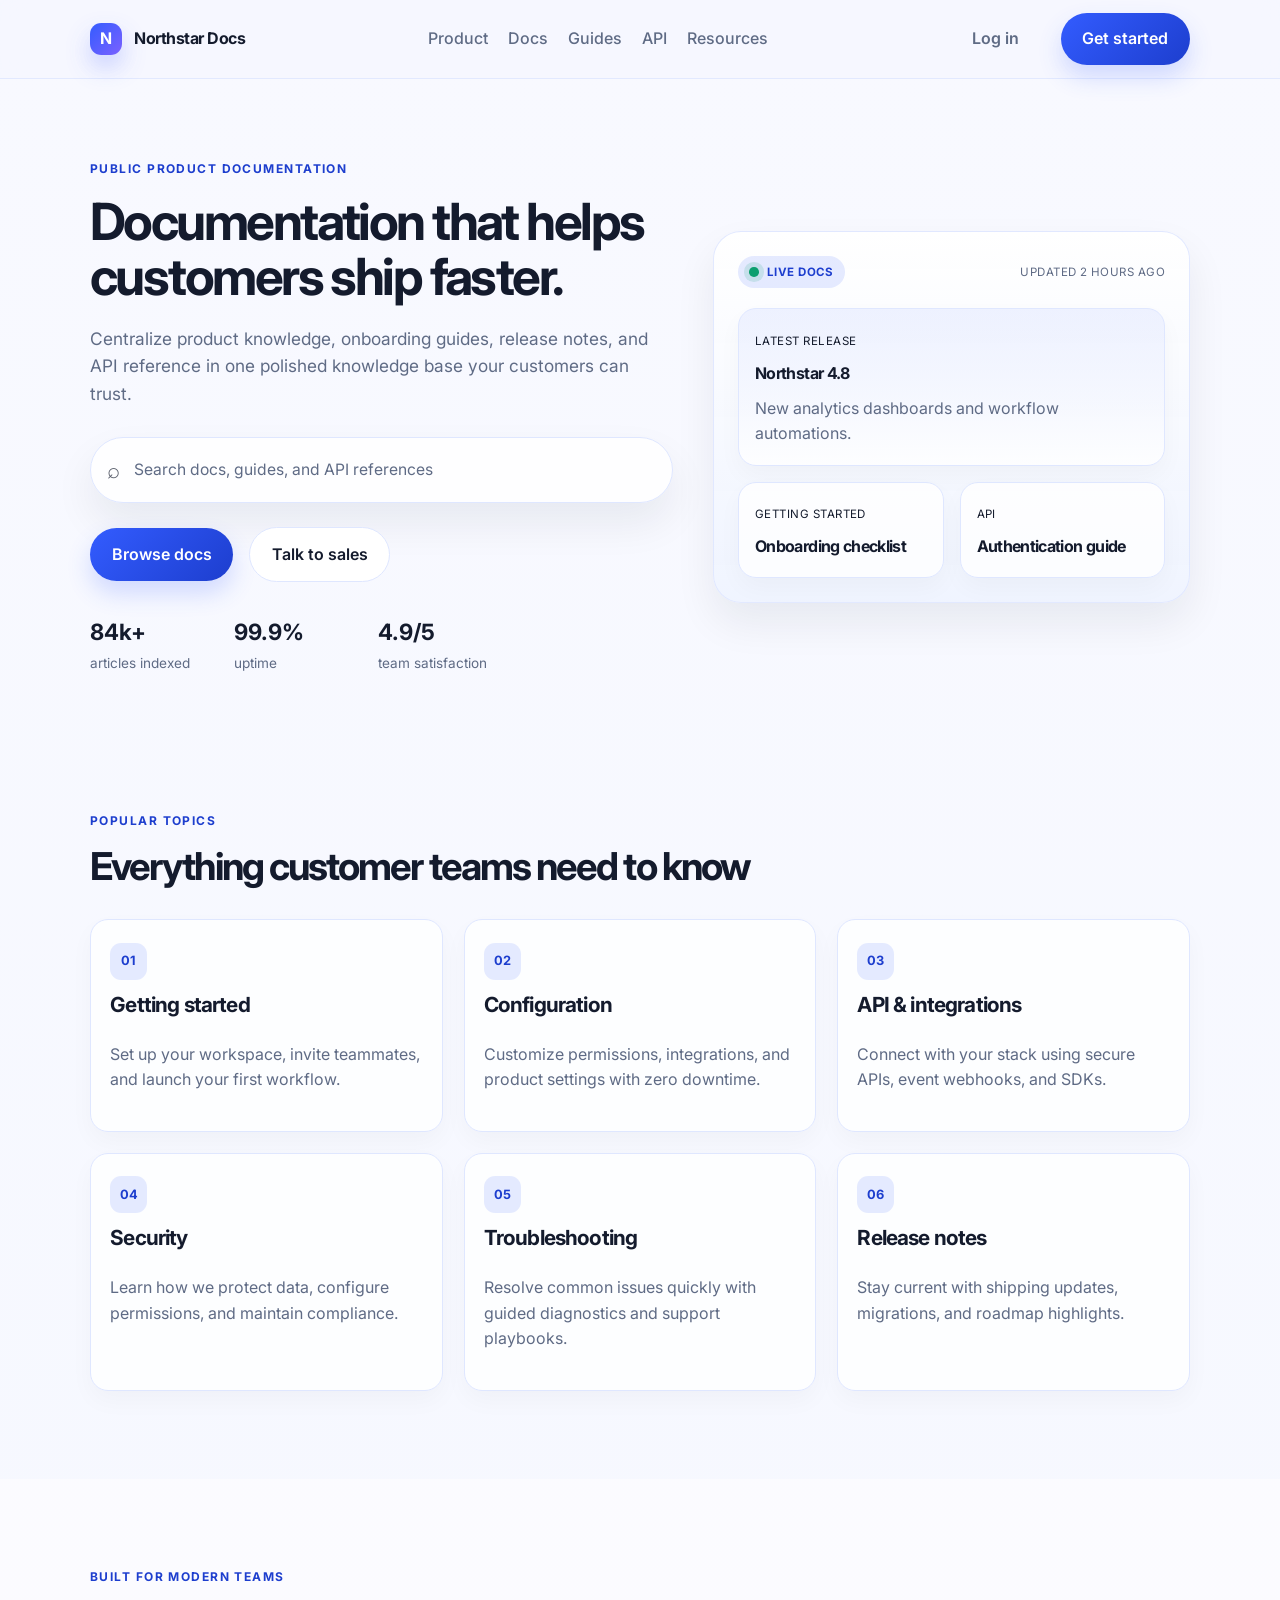
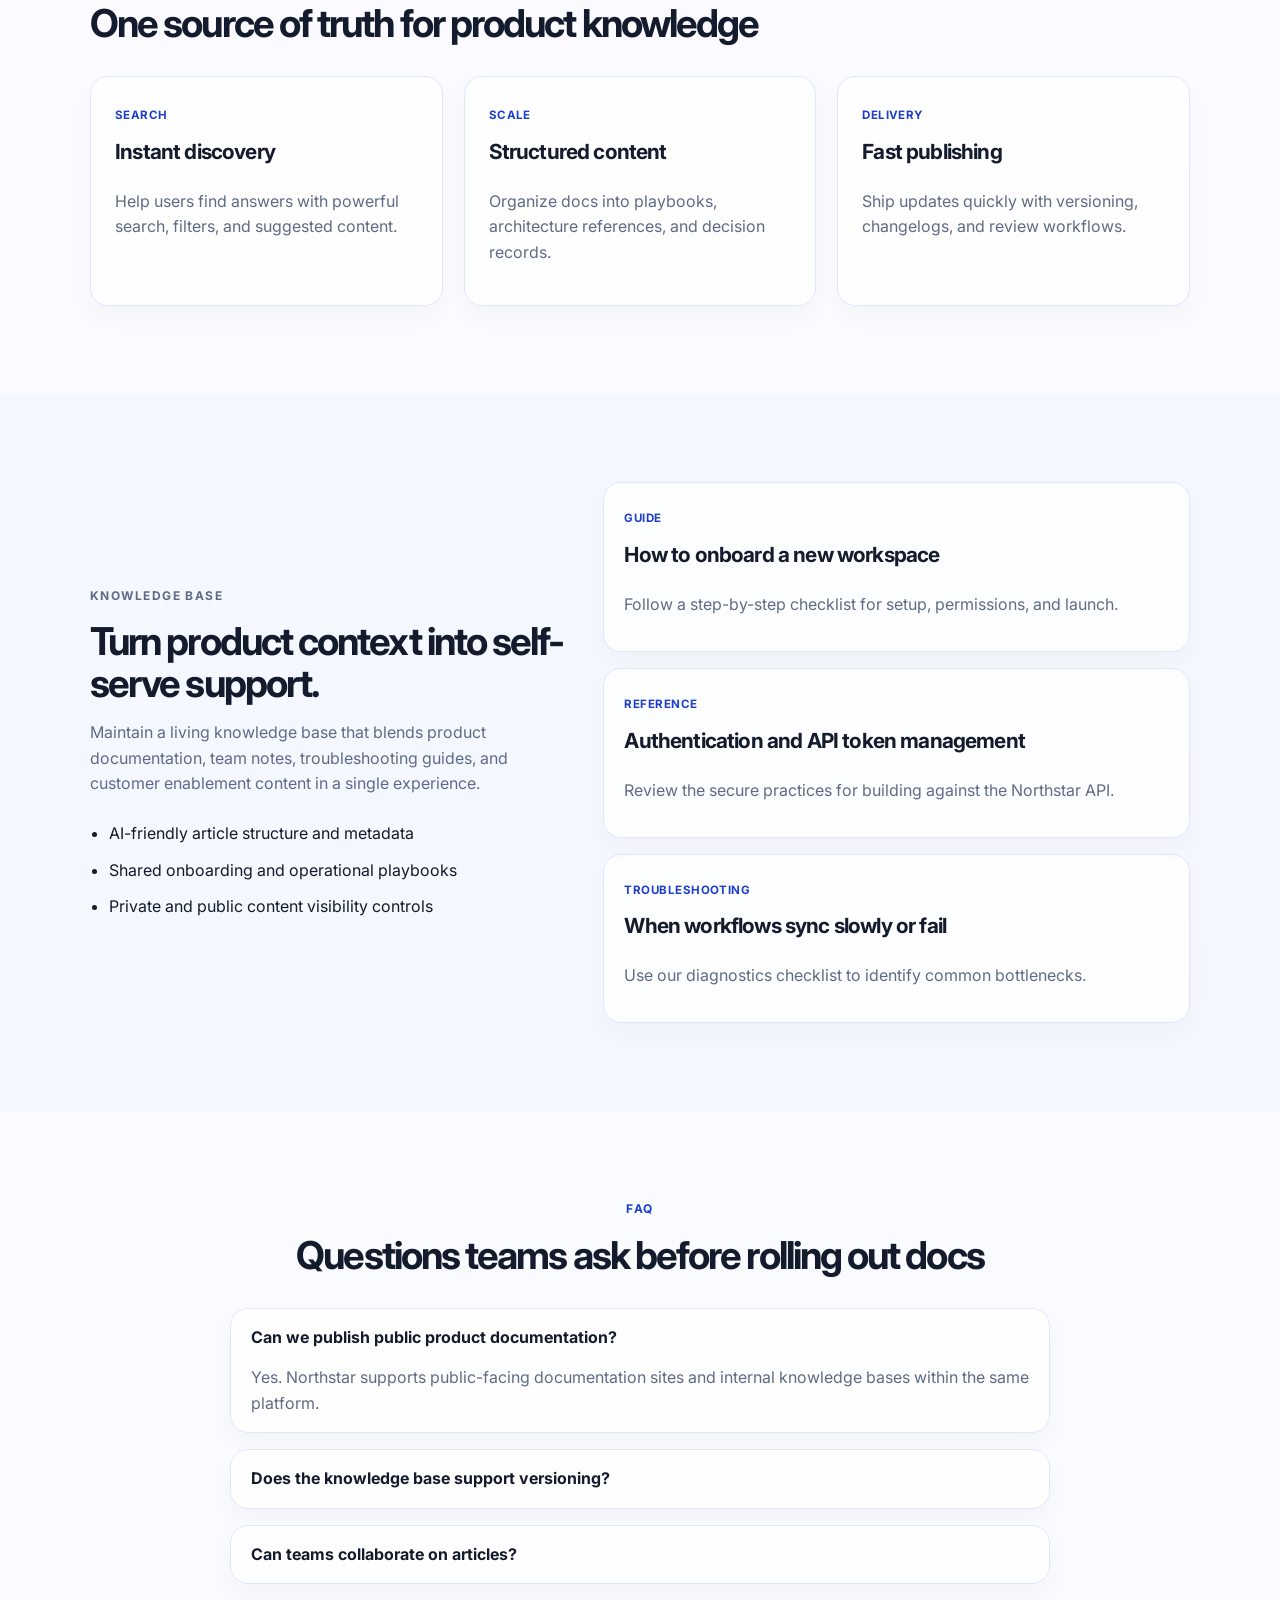
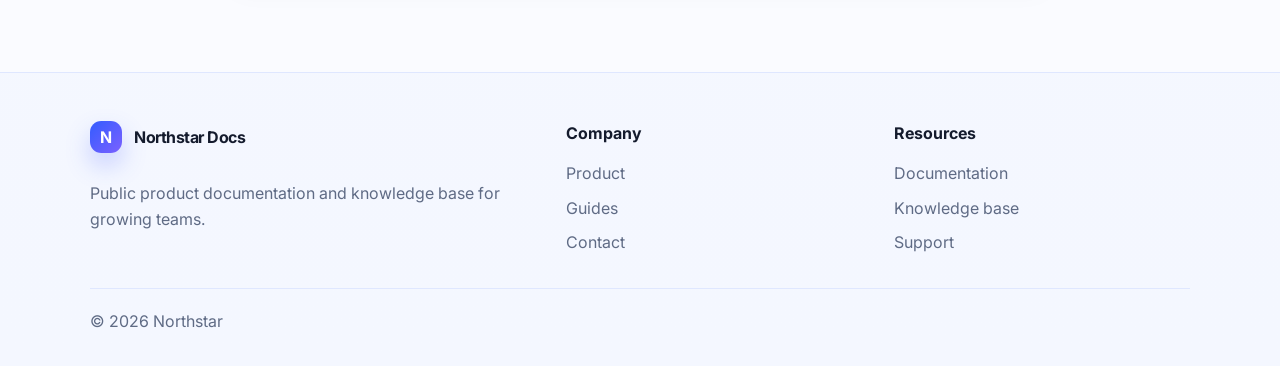
==== index.html @ f160270e "Apply remaining changes Co-authored-by: MichaelMaggs <6387496+MichaelMaggs@users.noreply.github.com>" ====
<!DOCTYPE html>
<html lang="en">
  <head>
    <meta charset="UTF-8" />
    <meta name="viewport" content="width=device-width, initial-scale=1.0" />
    <meta
      name="description"
      content="Northstar Docs is a public-facing product documentation website and knowledge base for modern software teams."
    />
    <title>Northstar Docs | Product Documentation</title>
    <link rel="preconnect" href="https://fonts.googleapis.com" />
    <link rel="preconnect" href="https://fonts.gstatic.com" crossorigin />
    <link
      href="https://fonts.googleapis.com/css2?family=Inter:wght@400;500;600;700;800&display=swap"
      rel="stylesheet"
    />
    <link rel="stylesheet" href="styles.css" />
  </head>
  <body>
    <header class="site-header">
      <div class="container nav">
        <a class="brand" href="#top" aria-label="Northstar home">
          <span class="brand-mark">N</span>
          <span>Northstar Docs</span>
        </a>

        <nav class="main-nav" aria-label="Main navigation">
          <a href="#product">Product</a>
          <a href="#docs">Docs</a>
          <a href="#guides">Guides</a>
          <a href="#api">API</a>
          <a href="#resources">Resources</a>
        </nav>

        <div class="nav-actions">
          <a class="link-button" href="#resources">Log in</a>
          <a class="primary-button" href="#get-started">Get started</a>
        </div>
      </div>
    </header>

    <main id="top">
      <section class="hero">
        <div class="container hero-grid">
          <div class="hero-copy">
            <p class="eyebrow">Public product documentation</p>
            <h1>Documentation that helps customers ship faster.</h1>
            <p class="lede">
              Centralize product knowledge, onboarding guides, release notes, and API
              reference in one polished knowledge base your customers can trust.
            </p>

            <div class="search-wrap" aria-label="Search documentation">
              <span class="search-icon">⌕</span>
              <input
                id="doc-search"
                type="search"
                placeholder="Search docs, guides, and API references"
                aria-label="Search documentation"
              />
            </div>

            <div class="cta-group">
              <a class="primary-button" href="#docs">Browse docs</a>
              <a class="secondary-button" href="#contact">Talk to sales</a>
            </div>

            <ul class="hero-metrics" aria-label="Key metrics">
              <li><strong>84k+</strong><span>articles indexed</span></li>
              <li><strong>99.9%</strong><span>uptime</span></li>
              <li><strong>4.9/5</strong><span>team satisfaction</span></li>
            </ul>
          </div>

          <div class="hero-panel" aria-label="Documentation overview panel">
            <div class="panel-header">
              <div class="status-pill">
                <span class="status-dot"></span>
                Live docs
              </div>
              <span class="small-label">Updated 2 hours ago</span>
            </div>

            <div class="mini-card highlight">
              <span class="mini-label">Latest release</span>
              <strong>Northstar 4.8</strong>
              <p>New analytics dashboards and workflow automations.</p>
            </div>

            <div class="mini-stack">
              <div class="mini-card">
                <span class="mini-label">Getting started</span>
                <strong>Onboarding checklist</strong>
              </div>
              <div class="mini-card">
                <span class="mini-label">API</span>
                <strong>Authentication guide</strong>
              </div>
            </div>
          </div>
        </div>
      </section>

      <section class="popular-topics section" id="docs">
        <div class="container">
          <div class="section-heading">
            <p class="eyebrow">Popular topics</p>
            <h2>Everything customer teams need to know</h2>
          </div>

          <div class="topic-grid" id="topic-grid">
            <article class="topic-card" data-topic="getting started onboarding setup configuration">
              <span class="topic-icon">01</span>
              <h3>Getting started</h3>
              <p>Set up your workspace, invite teammates, and launch your first workflow.</p>
            </article>
            <article class="topic-card" data-topic="configuration settings automation dashboards deployment">
              <span class="topic-icon">02</span>
              <h3>Configuration</h3>
              <p>Customize permissions, integrations, and product settings with zero downtime.</p>
            </article>
            <article class="topic-card" data-topic="api auth integration webhooks sdk clients">
              <span class="topic-icon">03</span>
              <h3>API & integrations</h3>
              <p>Connect with your stack using secure APIs, event webhooks, and SDKs.</p>
            </article>
            <article class="topic-card" data-topic="security compliance access control audit privacy">
              <span class="topic-icon">04</span>
              <h3>Security</h3>
              <p>Learn how we protect data, configure permissions, and maintain compliance.</p>
            </article>
            <article class="topic-card" data-topic="troubleshooting support bug fix incident recovery">
              <span class="topic-icon">05</span>
              <h3>Troubleshooting</h3>
              <p>Resolve common issues quickly with guided diagnostics and support playbooks.</p>
            </article>
            <article class="topic-card" data-topic="release notes roadmap updates changelog product decisions">
              <span class="topic-icon">06</span>
              <h3>Release notes</h3>
              <p>Stay current with shipping updates, migrations, and roadmap highlights.</p>
            </article>
          </div>
        </div>
      </section>

      <section class="features section alt" id="product">
        <div class="container">
          <div class="section-heading">
            <p class="eyebrow">Built for modern teams</p>
            <h2>One source of truth for product knowledge</h2>
          </div>

          <div class="feature-grid">
            <article class="feature-item">
              <span class="feature-tag">Search</span>
              <h3>Instant discovery</h3>
              <p>Help users find answers with powerful search, filters, and suggested content.</p>
            </article>
            <article class="feature-item">
              <span class="feature-tag">Scale</span>
              <h3>Structured content</h3>
              <p>Organize docs into playbooks, architecture references, and decision records.</p>
            </article>
            <article class="feature-item">
              <span class="feature-tag">Delivery</span>
              <h3>Fast publishing</h3>
              <p>Ship updates quickly with versioning, changelogs, and review workflows.</p>
            </article>
          </div>
        </div>
      </section>

      <section class="knowledge-base section" id="guides">
        <div class="container knowledge-grid">
          <div class="knowledge-copy">
            <p class="eyebrow">Knowledge base</p>
            <h2>Turn product context into self-serve support.</h2>
            <p>
              Maintain a living knowledge base that blends product documentation, team notes,
              troubleshooting guides, and customer enablement content in a single experience.
            </p>
            <ul>
              <li>AI-friendly article structure and metadata</li>
              <li>Shared onboarding and operational playbooks</li>
              <li>Private and public content visibility controls</li>
            </ul>
          </div>

          <div class="article-list" id="resources">
            <article class="article-item">
              <span class="article-type">Guide</span>
              <h3>How to onboard a new workspace</h3>
              <p>Follow a step-by-step checklist for setup, permissions, and launch.</p>
            </article>
            <article class="article-item">
              <span class="article-type">Reference</span>
              <h3>Authentication and API token management</h3>
              <p>Review the secure practices for building against the Northstar API.</p>
            </article>
            <article class="article-item">
              <span class="article-type">Troubleshooting</span>
              <h3>When workflows sync slowly or fail</h3>
              <p>Use our diagnostics checklist to identify common bottlenecks.</p>
            </article>
          </div>
        </div>
      </section>

      <section class="faq section alt" id="contact">
        <div class="container narrow">
          <div class="section-heading centered">
            <p class="eyebrow">FAQ</p>
            <h2>Questions teams ask before rolling out docs</h2>
          </div>

          <div class="faq-list">
            <details open>
              <summary>Can we publish public product documentation?</summary>
              <p>Yes. Northstar supports public-facing documentation sites and internal knowledge bases within the same platform.</p>
            </details>
            <details>
              <summary>Does the knowledge base support versioning?</summary>
              <p>Absolutely. You can organize documentation by product versions, release trains, and environment-specific guidance.</p>
            </details>
            <details>
              <summary>Can teams collaborate on articles?</summary>
              <p>Yes. Writers, engineers, and support teams can work together with reviews, approval flows, and changelogs.</p>
            </details>
          </div>
        </div>
      </section>
    </main>

    <footer class="site-footer">
      <div class="container footer-grid">
        <div>
          <a class="brand footer-brand" href="#top">
            <span class="brand-mark">N</span>
            <span>Northstar Docs</span>
          </a>
          <p>Public product documentation and knowledge base for growing teams.</p>
        </div>
        <div>
          <h4>Company</h4>
          <ul>
            <li><a href="#product">Product</a></li>
            <li><a href="#guides">Guides</a></li>
            <li><a href="#contact">Contact</a></li>
          </ul>
        </div>
        <div>
          <h4>Resources</h4>
          <ul>
            <li><a href="#docs">Documentation</a></li>
            <li><a href="#resources">Knowledge base</a></li>
            <li><a href="#contact">Support</a></li>
          </ul>
        </div>
      </div>
      <div class="container copyright">
        <span>© <span id="year"></span> Northstar</span>
      </div>
    </footer>

    <script src="script.js"></script>
  </body>
</html>
---- styles.css ----
:root {
  --bg: #f5f7ff;
  --panel: #ffffff;
  --panel-alt: #eef3ff;
  --ink: #141b2d;
  --muted: #5f6b85;
  --line: #dfe7ff;
  --primary: #335cff;
  --primary-dark: #1d3ece;
  --primary-soft: rgba(51, 92, 255, 0.12);
  --success: #0c9f6f;
  --shadow: 0 20px 42px rgba(17, 24, 39, 0.07);
  --radius: 18px;
}

* {
  box-sizing: border-box;
}

html {
  scroll-behavior: smooth;
}

body {
  margin: 0;
  font-family: "Inter", sans-serif;
  background: linear-gradient(180deg, #f8f9ff 0%, #f4f7ff 100%);
  color: var(--ink);
  line-height: 1.6;
}

img {
  max-width: 100%;
  display: block;
}

a {
  color: inherit;
  text-decoration: none;
}

button,
input {
  font: inherit;
}

.container {
  width: min(1100px, calc(100% - 2rem));
  margin: 0 auto;
}

.section {
  padding: 5.5rem 0;
}

.alt {
  background: rgba(255, 255, 255, 0.55);
}

.site-header {
  position: sticky;
  top: 0;
  z-index: 10;
  background: rgba(245, 247, 255, 0.78);
  backdrop-filter: blur(12px);
  border-bottom: 1px solid rgba(223, 231, 255, 0.9);
}

.nav {
  display: flex;
  align-items: center;
  justify-content: space-between;
  min-height: 78px;
  gap: 1.5rem;
}

.brand {
  display: inline-flex;
  align-items: center;
  gap: 0.75rem;
  font-weight: 700;
  letter-spacing: -0.03em;
}

.brand-mark {
  width: 2rem;
  height: 2rem;
  display: inline-flex;
  align-items: center;
  justify-content: center;
  border-radius: 0.7rem;
  color: #fff;
  background: linear-gradient(135deg, var(--primary) 0%, #7b61ff 100%);
  box-shadow: 0 12px 24px rgba(67, 94, 255, 0.26);
}

.main-nav,
.nav-actions {
  display: flex;
  align-items: center;
  gap: 1.25rem;
}

.main-nav a {
  color: var(--muted);
  font-weight: 500;
}

.link-button,
.primary-button,
.secondary-button {
  display: inline-flex;
  align-items: center;
  justify-content: center;
  border-radius: 999px;
  padding: 0.85rem 1.35rem;
  font-weight: 600;
  transition: transform 0.2s ease, box-shadow 0.2s ease;
}

.primary-button {
  color: #fff;
  background: linear-gradient(135deg, var(--primary) 0%, var(--primary-dark) 100%);
  box-shadow: 0 12px 24px rgba(51, 92, 255, 0.2);
}

.secondary-button {
  background: #fff;
  border: 1px solid var(--line);
  color: var(--ink);
}

.link-button {
  color: var(--muted);
}

.primary-button:hover,
.secondary-button:hover,
.link-button:hover {
  transform: translateY(-1px);
}

.hero {
  padding: 5rem 0 3rem;
}

.hero-grid {
  display: grid;
  grid-template-columns: 1.1fr 0.9fr;
  gap: 2.5rem;
  align-items: center;
}

.eyebrow {
  margin: 0 0 1rem;
  font-size: 0.75rem;
  letter-spacing: 0.12em;
  text-transform: uppercase;
  color: var(--primary-dark);
  font-weight: 700;
}

.hero-copy h1,
.section-heading h2,
.knowledge-copy h2 {
  margin: 0;
  letter-spacing: -0.05em;
  line-height: 1.08;
}

.hero-copy h1 {
  font-size: clamp(2.8rem, 4vw, 4.4rem);
  max-width: 620px;
}

.lede {
  max-width: 620px;
  margin: 1.25rem 0 0;
  font-size: 1.08rem;
  color: var(--muted);
}

.search-wrap {
  display: flex;
  align-items: center;
  gap: 0.75rem;
  width: min(100%, 600px);
  margin-top: 1.8rem;
  background: rgba(255, 255, 255, 0.85);
  border: 1px solid var(--line);
  border-radius: 999px;
  padding: 0.9rem 1rem;
  box-shadow: var(--shadow);
}

.search-icon {
  font-size: 1.4rem;
  opacity: 0.7;
}

.search-wrap input {
  flex: 1;
  border: 0;
  background: transparent;
  color: var(--ink);
  outline: none;
  font-size: 0.98rem;
}

.search-wrap input::placeholder {
  color: var(--muted);
}

.cta-group {
  display: flex;
  align-items: center;
  gap: 1rem;
  margin-top: 1.5rem;
}

.hero-metrics {
  list-style: none;
  display: flex;
  flex-wrap: wrap;
  gap: 1.5rem;
  margin: 2rem 0 0;
  padding: 0;
}

.hero-metrics li {
  display: flex;
  flex-direction: column;
  gap: 0.2rem;
  min-width: 120px;
}

.hero-metrics strong {
  font-size: 1.4rem;
}

.hero-metrics span {
  color: var(--muted);
  font-size: 0.85rem;
}

.hero-panel {
  padding: 1.5rem;
  background: linear-gradient(180deg, rgba(255, 255, 255, 0.92), rgba(238, 243, 255, 0.9));
  border: 1px solid rgba(223, 231, 255, 0.9);
  border-radius: 28px;
  box-shadow: var(--shadow);
}

.panel-header,
.small-label,
.mini-label,
.feature-tag,
.article-type {
  font-size: 0.72rem;
  letter-spacing: 0.04em;
  text-transform: uppercase;
}

.panel-header {
  display: flex;
  align-items: center;
  justify-content: space-between;
  gap: 0.75rem;
  margin-bottom: 1.25rem;
}

.status-pill {
  display: inline-flex;
  align-items: center;
  gap: 0.5rem;
  padding: 0.45rem 0.7rem;
  border-radius: 999px;
  background: var(--primary-soft);
  color: var(--primary-dark);
  font-weight: 700;
}

.status-dot {
  width: 0.6rem;
  height: 0.6rem;
  border-radius: 50%;
  background: var(--success);
  box-shadow: 0 0 0 5px rgba(12, 159, 111, 0.14);
}

.small-label {
  color: var(--muted);
}

.mini-card,
.topic-card,
.feature-item,
.article-item,
.faq-list details {
  background: rgba(255, 255, 255, 0.82);
  border: 1px solid var(--line);
  border-radius: var(--radius);
  box-shadow: 0 10px 24px rgba(17, 24, 39, 0.03);
}

.mini-card {
  padding: 1.1rem 1rem;
}

.mini-card.highlight {
  background: linear-gradient(180deg, rgba(51, 92, 255, 0.07), rgba(255, 255, 255, 0.82));
}

.mini-card strong,
.topic-card h3,
.feature-item h3,
.article-item h3 {
  display: block;
  margin-top: 0.5rem;
  letter-spacing: -0.04em;
}

.mini-card p {
  margin: 0.6rem 0 0;
  color: var(--muted);
}

.mini-stack {
  display: grid;
  grid-template-columns: repeat(2, minmax(0, 1fr));
  gap: 1rem;
  margin-top: 1rem;
}

.section-heading {
  margin-bottom: 2rem;
}

.section-heading h2,
.knowledge-copy h2 {
  font-size: clamp(2rem, 3vw, 3.1rem);
}

.topic-grid,
.feature-grid {
  display: grid;
  gap: 1.3rem;
}

.topic-grid {
  grid-template-columns: repeat(3, minmax(0, 1fr));
}

.topic-card {
  padding: 1.4rem 1.2rem;
}

.topic-card.hidden {
  display: none;
}

.topic-icon {
  display: inline-flex;
  align-items: center;
  justify-content: center;
  width: 2.3rem;
  height: 2.3rem;
  border-radius: 0.7rem;
  background: var(--primary-soft);
  color: var(--primary-dark);
  font-size: 0.8rem;
  font-weight: 700;
}

.topic-card h3,
.feature-item h3,
.article-item h3 {
  font-size: 1.3rem;
}

.topic-card p,
.feature-item p,
.article-item p,
.knowledge-copy p,
.faq-list p,
.site-footer p,
.site-footer li {
  color: var(--muted);
}

.feature-grid {
  grid-template-columns: repeat(3, minmax(0, 1fr));
}

.feature-item {
  padding: 1.5rem;
}

.feature-tag {
  color: var(--primary-dark);
  font-weight: 700;
}

.knowledge-grid {
  display: grid;
  grid-template-columns: 0.9fr 1.1fr;
  gap: 2rem;
  align-items: center;
}

.knowledge-copy ul {
  margin: 1.5rem 0 0;
  padding-left: 1.2rem;
  color: var(--ink);
}

.knowledge-copy li + li {
  margin-top: 0.7rem;
}

.article-list {
  display: grid;
  gap: 1rem;
}

.article-item {
  padding: 1.3rem 1.3rem 1.1rem;
}

.article-type {
  color: var(--primary-dark);
  font-weight: 700;
}

.narrow {
  width: min(820px, calc(100% - 2rem));
}

.centered {
  text-align: center;
}

.faq-list {
  display: grid;
  gap: 1rem;
}

.faq-list details {
  padding: 1rem 1.25rem;
}

.faq-list summary {
  cursor: pointer;
  list-style: none;
  font-weight: 700;
}

.faq-list summary::-webkit-details-marker {
  display: none;
}

.faq-list p {
  margin: 0.9rem 0 0;
}

.site-footer {
  padding: 3rem 0 2rem;
  border-top: 1px solid var(--line);
}

.footer-grid {
  display: grid;
  grid-template-columns: 1.5fr 1fr 1fr;
  gap: 2rem;
  align-items: start;
}

.footer-brand {
  margin-bottom: 0.75rem;
}

.site-footer h4 {
  margin: 0 0 0.9rem;
}

.site-footer ul {
  list-style: none;
  margin: 0;
  padding: 0;
  display: grid;
  gap: 0.55rem;
}

.copyright {
  margin-top: 2rem;
  padding-top: 1.25rem;
  border-top: 1px solid var(--line);
  color: var(--muted);
}

@media (max-width: 860px) {
  .hero-grid,
  .knowledge-grid,
  .footer-grid,
  .topic-grid,
  .feature-grid {
    grid-template-columns: 1fr;
  }

  .nav {
    flex-wrap: wrap;
    justify-content: center;
    padding: 1rem 0;
  }

  .main-nav,
  .nav-actions {
    flex-wrap: wrap;
    justify-content: center;
  }

  .main-nav {
    order: 3;
    width: 100%;
  }
}

@media (max-width: 540px) {
  .hero {
    padding-top: 3.5rem;
  }

  .cta-group {
    flex-direction: column;
    align-items: stretch;
  }

  .cta-group > * {
    width: 100%;
  }

  .search-wrap {
    padding: 0.8rem 0.9rem;
  }
}
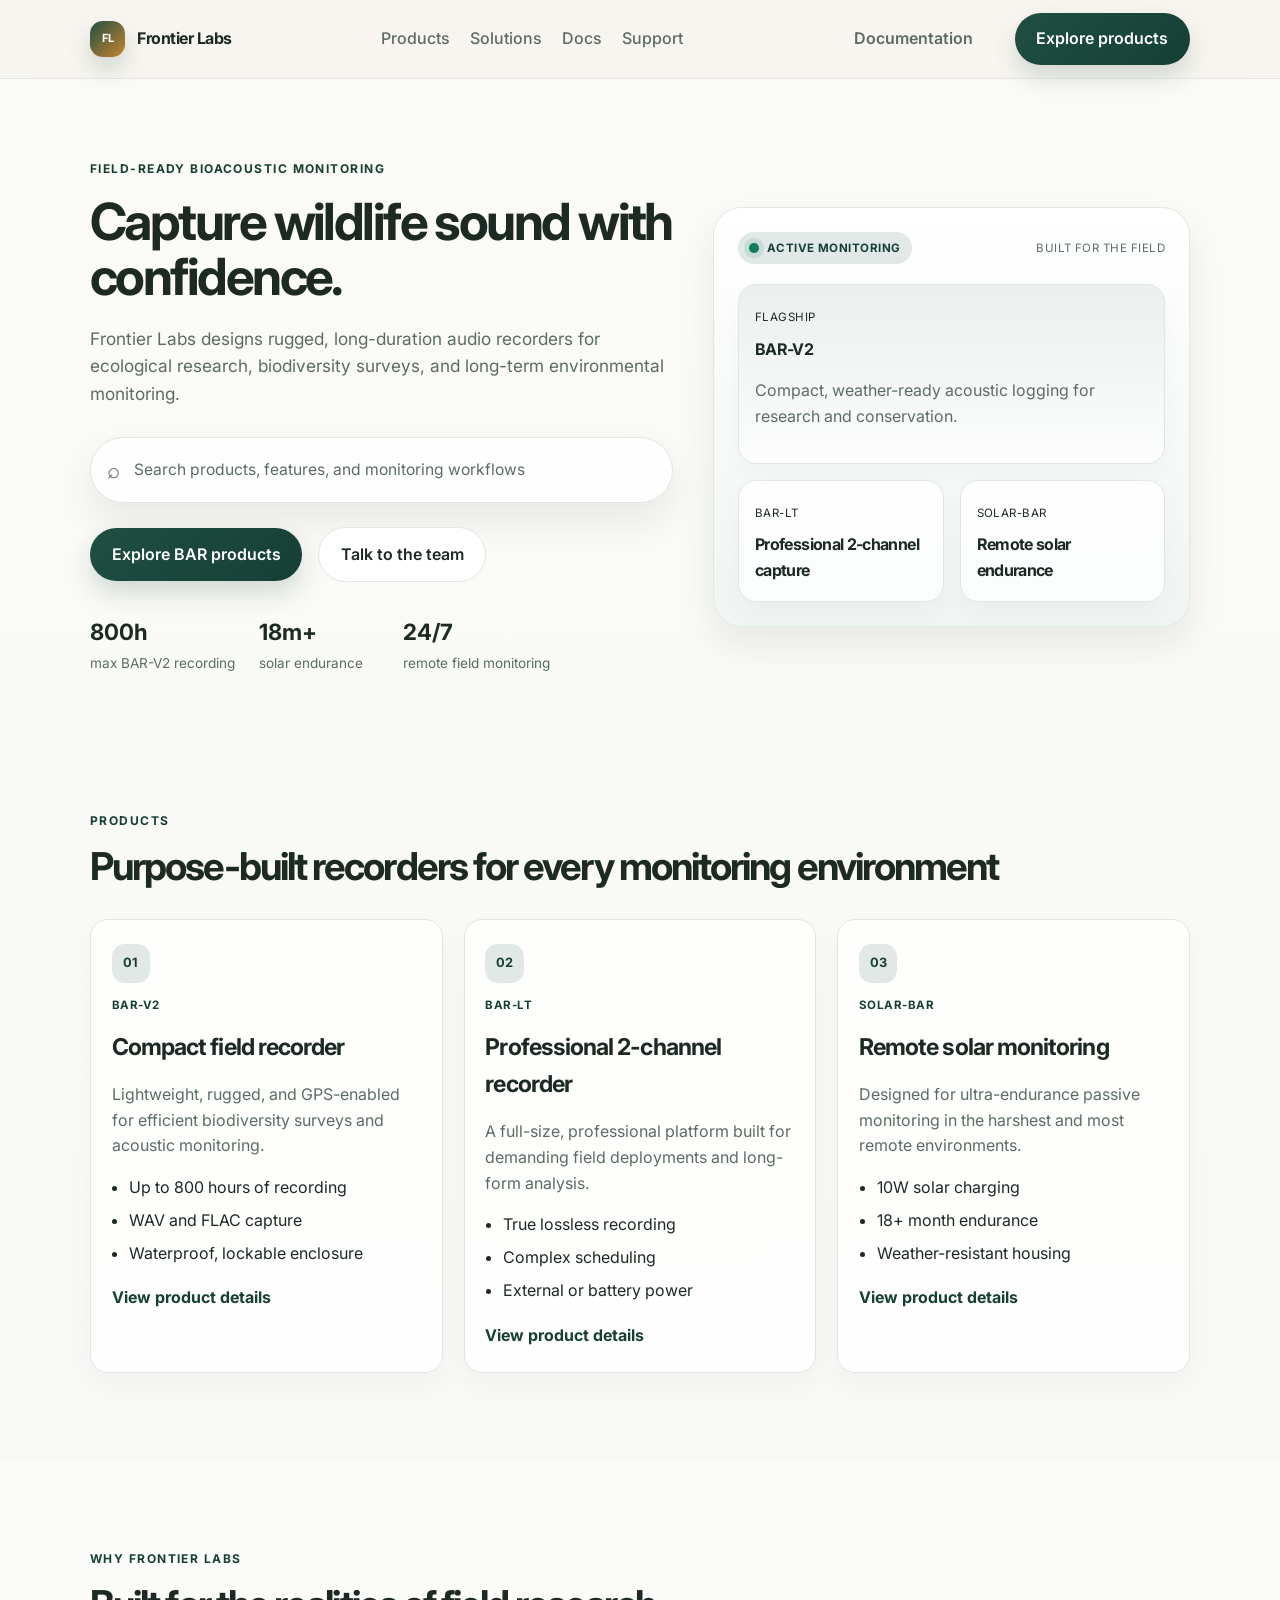
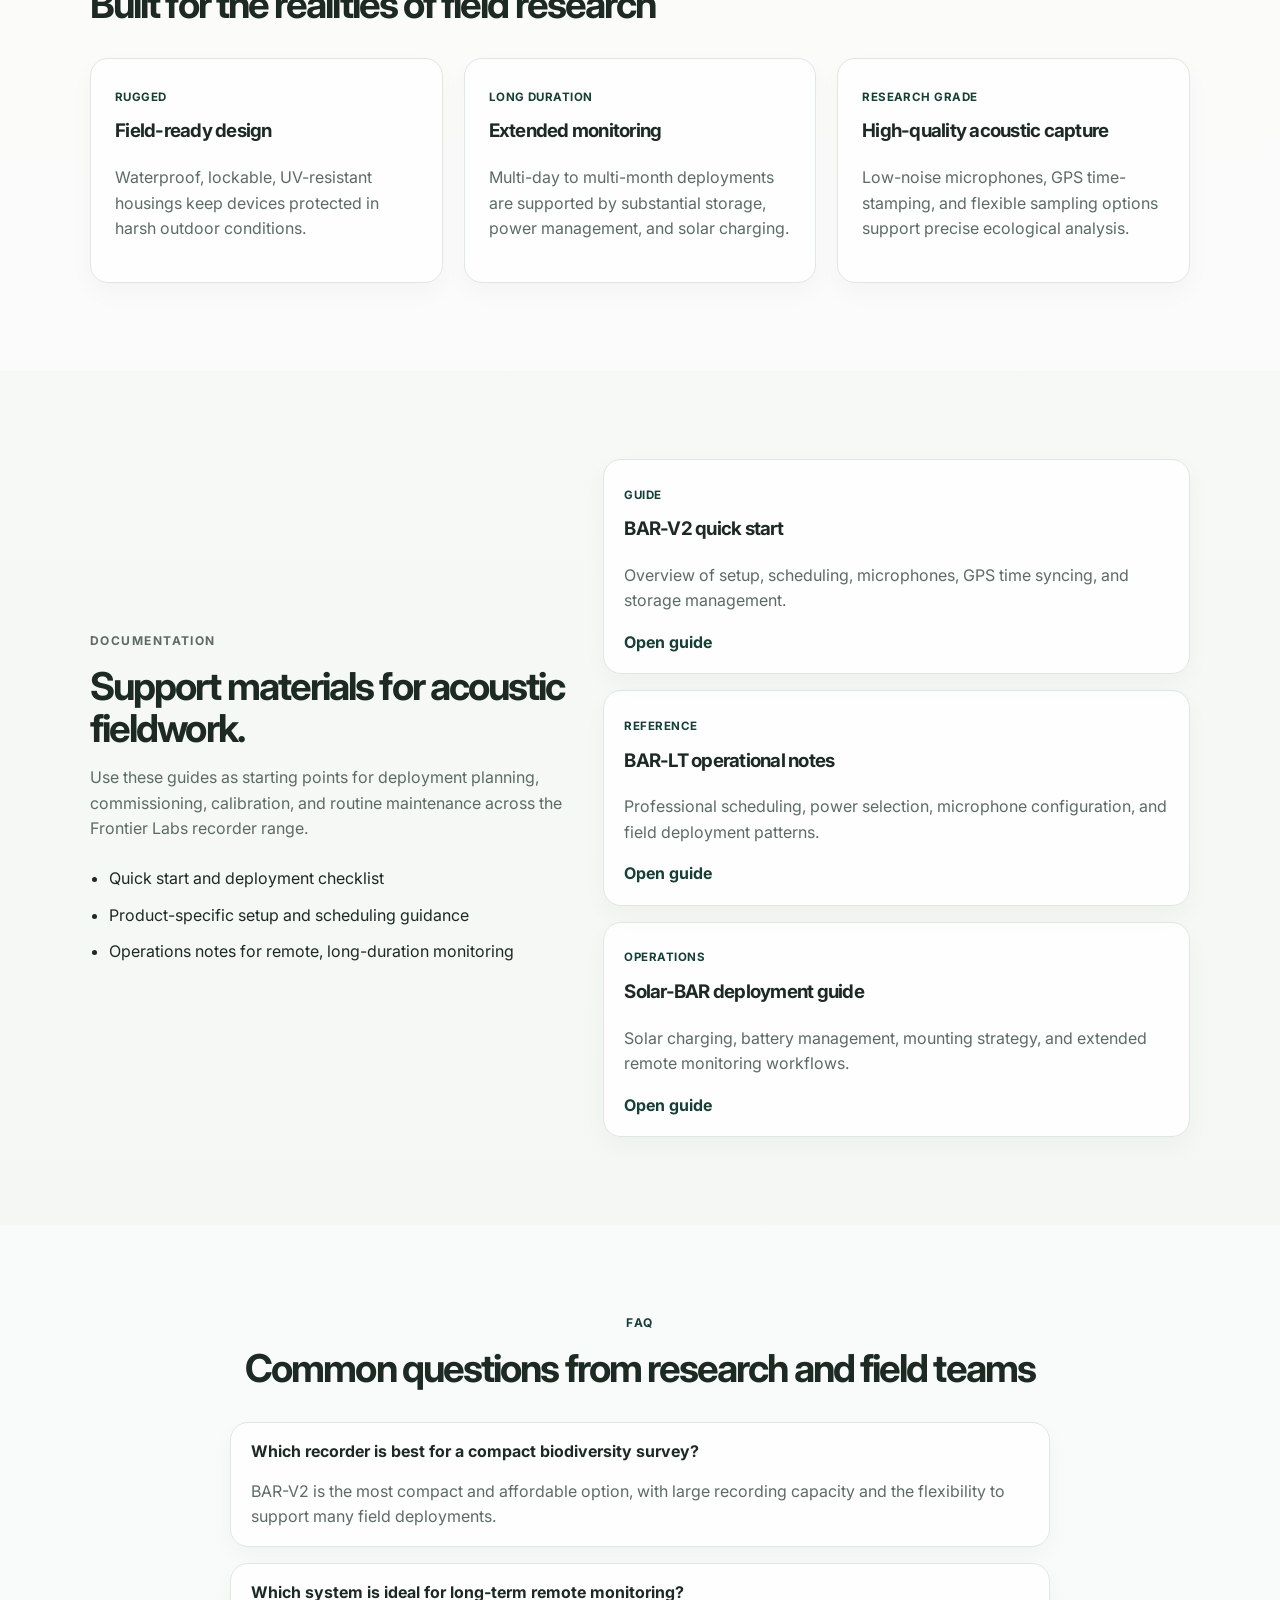
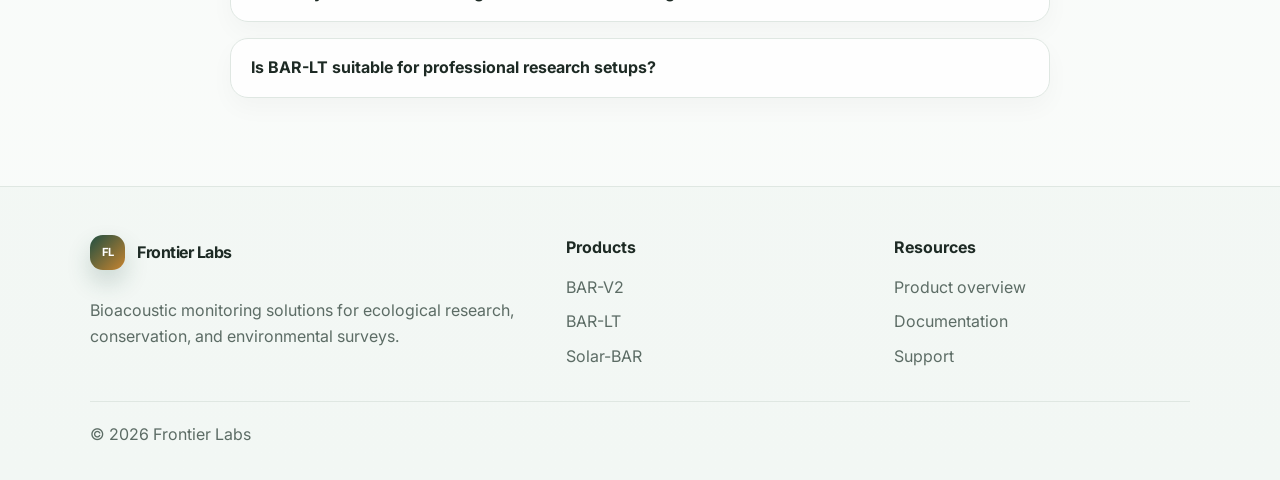
==== commit 4be296c0: "Finalize Frontier Labs product landing pages Co-authored-by: MichaelMaggs <6387496+MichaelMaggs@user" ====
--- a/index.html
+++ b/index.html
@@ -5,9 +5,9 @@
     <meta name="viewport" content="width=device-width, initial-scale=1.0" />
     <meta
       name="description"
-      content="Northstar Docs is a public-facing product documentation website and knowledge base for modern software teams."
+      content="Frontier Labs documentation site for BAR-V2, BAR-LT, and Solar-BAR bioacoustic monitoring systems."
     />
-    <title>Northstar Docs | Product Documentation</title>
+    <title>Frontier Labs | Bioacoustic Monitoring Documentation</title>
     <link rel="preconnect" href="https://fonts.googleapis.com" />
     <link rel="preconnect" href="https://fonts.gstatic.com" crossorigin />
     <link
@@ -19,22 +19,21 @@
   <body>
     <header class="site-header">
       <div class="container nav">
-        <a class="brand" href="#top" aria-label="Northstar home">
-          <span class="brand-mark">N</span>
-          <span>Northstar Docs</span>
+        <a class="brand" href="index.html" aria-label="Frontier Labs home">
+          <span class="brand-mark">FL</span>
+          <span>Frontier Labs</span>
         </a>
 
         <nav class="main-nav" aria-label="Main navigation">
-          <a href="#product">Product</a>
+          <a href="#products">Products</a>
+          <a href="#solutions">Solutions</a>
           <a href="#docs">Docs</a>
-          <a href="#guides">Guides</a>
-          <a href="#api">API</a>
-          <a href="#resources">Resources</a>
+          <a href="#support">Support</a>
         </nav>
 
         <div class="nav-actions">
-          <a class="link-button" href="#resources">Log in</a>
-          <a class="primary-button" href="#get-started">Get started</a>
+          <a class="link-button" href="#docs">Documentation</a>
+          <a class="primary-button" href="#products">Explore products</a>
         </div>
       </div>
     </header>
@@ -43,11 +42,11 @@
       <section class="hero">
         <div class="container hero-grid">
           <div class="hero-copy">
-            <p class="eyebrow">Public product documentation</p>
-            <h1>Documentation that helps customers ship faster.</h1>
+            <p class="eyebrow">Field-ready bioacoustic monitoring</p>
+            <h1>Capture wildlife sound with confidence.</h1>
             <p class="lede">
-              Centralize product knowledge, onboarding guides, release notes, and API
-              reference in one polished knowledge base your customers can trust.
+              Frontier Labs designs rugged, long-duration audio recorders for ecological research,
+              biodiversity surveys, and long-term environmental monitoring.
             </p>
 
             <div class="search-wrap" aria-label="Search documentation">
@@ -55,152 +54,175 @@
               <input
                 id="doc-search"
                 type="search"
-                placeholder="Search docs, guides, and API references"
-                aria-label="Search documentation"
+                placeholder="Search products, features, and monitoring workflows"
+                aria-label="Search Frontier Labs documentation"
               />
             </div>
 
             <div class="cta-group">
-              <a class="primary-button" href="#docs">Browse docs</a>
-              <a class="secondary-button" href="#contact">Talk to sales</a>
-            </div>
-
-            <ul class="hero-metrics" aria-label="Key metrics">
-              <li><strong>84k+</strong><span>articles indexed</span></li>
-              <li><strong>99.9%</strong><span>uptime</span></li>
-              <li><strong>4.9/5</strong><span>team satisfaction</span></li>
+              <a class="primary-button" href="#products">Explore BAR products</a>
+              <a class="secondary-button" href="#support">Talk to the team</a>
+            </div>
+
+            <ul class="hero-metrics" aria-label="Frontier Labs product highlights">
+              <li><strong>800h</strong><span>max BAR-V2 recording</span></li>
+              <li><strong>18m+</strong><span>solar endurance</span></li>
+              <li><strong>24/7</strong><span>remote field monitoring</span></li>
             </ul>
           </div>
 
-          <div class="hero-panel" aria-label="Documentation overview panel">
+          <div class="hero-panel" aria-label="Frontier Labs product overview panel">
             <div class="panel-header">
               <div class="status-pill">
                 <span class="status-dot"></span>
-                Live docs
-              </div>
-              <span class="small-label">Updated 2 hours ago</span>
+                Active monitoring
+              </div>
+              <span class="small-label">Built for the field</span>
             </div>
 
             <div class="mini-card highlight">
-              <span class="mini-label">Latest release</span>
-              <strong>Northstar 4.8</strong>
-              <p>New analytics dashboards and workflow automations.</p>
+              <span class="mini-label">Flagship</span>
+              <strong>BAR-V2</strong>
+              <p>Compact, weather-ready acoustic logging for research and conservation.</p>
             </div>
 
             <div class="mini-stack">
               <div class="mini-card">
-                <span class="mini-label">Getting started</span>
-                <strong>Onboarding checklist</strong>
+                <span class="mini-label">BAR-LT</span>
+                <strong>Professional 2-channel capture</strong>
               </div>
               <div class="mini-card">
-                <span class="mini-label">API</span>
-                <strong>Authentication guide</strong>
-              </div>
-            </div>
-          </div>
-        </div>
-      </section>
-
-      <section class="popular-topics section" id="docs">
+                <span class="mini-label">Solar-BAR</span>
+                <strong>Remote solar endurance</strong>
+              </div>
+            </div>
+          </div>
+        </div>
+      </section>
+
+      <section class="popular-topics section" id="products">
         <div class="container">
           <div class="section-heading">
-            <p class="eyebrow">Popular topics</p>
-            <h2>Everything customer teams need to know</h2>
-          </div>
-
-          <div class="topic-grid" id="topic-grid">
-            <article class="topic-card" data-topic="getting started onboarding setup configuration">
+            <p class="eyebrow">Products</p>
+            <h2>Purpose-built recorders for every monitoring environment</h2>
+          </div>
+
+          <div class="product-grid" id="product-grid">
+            <article class="product-card" data-topic="bar-v2 compact bioacoustic recorder recording wildlife monitoring gps long-duration">
               <span class="topic-icon">01</span>
-              <h3>Getting started</h3>
-              <p>Set up your workspace, invite teammates, and launch your first workflow.</p>
-            </article>
-            <article class="topic-card" data-topic="configuration settings automation dashboards deployment">
+              <div class="product-card-header">
+                <span class="product-tag">BAR-V2</span>
+                <strong>Compact field recorder</strong>
+              </div>
+              <p>
+                Lightweight, rugged, and GPS-enabled for efficient biodiversity surveys and acoustic monitoring.
+              </p>
+              <ul>
+                <li>Up to 800 hours of recording</li>
+                <li>WAV and FLAC capture</li>
+                <li>Waterproof, lockable enclosure</li>
+              </ul>
+              <a href="bar-v2.html" class="inline-link">View product details</a>
+            </article>
+
+            <article class="product-card" data-topic="bar-lt professional recorder two-channel acoustic monitoring gps scheduling external power battery">
               <span class="topic-icon">02</span>
-              <h3>Configuration</h3>
-              <p>Customize permissions, integrations, and product settings with zero downtime.</p>
-            </article>
-            <article class="topic-card" data-topic="api auth integration webhooks sdk clients">
+              <div class="product-card-header">
+                <span class="product-tag">BAR-LT</span>
+                <strong>Professional 2-channel recorder</strong>
+              </div>
+              <p>
+                A full-size, professional platform built for demanding field deployments and long-form analysis.
+              </p>
+              <ul>
+                <li>True lossless recording</li>
+                <li>Complex scheduling</li>
+                <li>External or battery power</li>
+              </ul>
+              <a href="bar-lt.html" class="inline-link">View product details</a>
+            </article>
+
+            <article class="product-card" data-topic="solar-bar remote solar powered recorder long-term monitoring battery endurance passive environmental monitoring">
               <span class="topic-icon">03</span>
-              <h3>API & integrations</h3>
-              <p>Connect with your stack using secure APIs, event webhooks, and SDKs.</p>
-            </article>
-            <article class="topic-card" data-topic="security compliance access control audit privacy">
-              <span class="topic-icon">04</span>
-              <h3>Security</h3>
-              <p>Learn how we protect data, configure permissions, and maintain compliance.</p>
-            </article>
-            <article class="topic-card" data-topic="troubleshooting support bug fix incident recovery">
-              <span class="topic-icon">05</span>
-              <h3>Troubleshooting</h3>
-              <p>Resolve common issues quickly with guided diagnostics and support playbooks.</p>
-            </article>
-            <article class="topic-card" data-topic="release notes roadmap updates changelog product decisions">
-              <span class="topic-icon">06</span>
-              <h3>Release notes</h3>
-              <p>Stay current with shipping updates, migrations, and roadmap highlights.</p>
-            </article>
-          </div>
-        </div>
-      </section>
-
-      <section class="features section alt" id="product">
+              <div class="product-card-header">
+                <span class="product-tag">Solar-BAR</span>
+                <strong>Remote solar monitoring</strong>
+              </div>
+              <p>
+                Designed for ultra-endurance passive monitoring in the harshest and most remote environments.
+              </p>
+              <ul>
+                <li>10W solar charging</li>
+                <li>18+ month endurance</li>
+                <li>Weather-resistant housing</li>
+              </ul>
+              <a href="solar-bar.html" class="inline-link">View product details</a>
+            </article>
+          </div>
+        </div>
+      </section>
+
+      <section class="features section alt" id="solutions">
         <div class="container">
           <div class="section-heading">
-            <p class="eyebrow">Built for modern teams</p>
-            <h2>One source of truth for product knowledge</h2>
+            <p class="eyebrow">Why Frontier Labs</p>
+            <h2>Built for the realities of field research</h2>
           </div>
 
           <div class="feature-grid">
             <article class="feature-item">
-              <span class="feature-tag">Search</span>
-              <h3>Instant discovery</h3>
-              <p>Help users find answers with powerful search, filters, and suggested content.</p>
+              <span class="feature-tag">Rugged</span>
+              <h3>Field-ready design</h3>
+              <p>Waterproof, lockable, UV-resistant housings keep devices protected in harsh outdoor conditions.</p>
             </article>
             <article class="feature-item">
-              <span class="feature-tag">Scale</span>
-              <h3>Structured content</h3>
-              <p>Organize docs into playbooks, architecture references, and decision records.</p>
+              <span class="feature-tag">Long duration</span>
+              <h3>Extended monitoring</h3>
+              <p>Multi-day to multi-month deployments are supported by substantial storage, power management, and solar charging.</p>
             </article>
             <article class="feature-item">
-              <span class="feature-tag">Delivery</span>
-              <h3>Fast publishing</h3>
-              <p>Ship updates quickly with versioning, changelogs, and review workflows.</p>
-            </article>
-          </div>
-        </div>
-      </section>
-
-      <section class="knowledge-base section" id="guides">
+              <span class="feature-tag">Research grade</span>
+              <h3>High-quality acoustic capture</h3>
+              <p>Low-noise microphones, GPS time-stamping, and flexible sampling options support precise ecological analysis.</p>
+            </article>
+          </div>
+        </div>
+      </section>
+
+      <section class="knowledge-base section" id="docs">
         <div class="container knowledge-grid">
           <div class="knowledge-copy">
-            <p class="eyebrow">Knowledge base</p>
-            <h2>Turn product context into self-serve support.</h2>
+            <p class="eyebrow">Documentation</p>
+            <h2>Support materials for acoustic fieldwork.</h2>
             <p>
-              Maintain a living knowledge base that blends product documentation, team notes,
-              troubleshooting guides, and customer enablement content in a single experience.
+              Use these guides as starting points for deployment planning, commissioning, calibration,
+              and routine maintenance across the Frontier Labs recorder range.
             </p>
             <ul>
-              <li>AI-friendly article structure and metadata</li>
-              <li>Shared onboarding and operational playbooks</li>
-              <li>Private and public content visibility controls</li>
+              <li>Quick start and deployment checklist</li>
+              <li>Product-specific setup and scheduling guidance</li>
+              <li>Operations notes for remote, long-duration monitoring</li>
             </ul>
           </div>
 
-          <div class="article-list" id="resources">
+          <div class="article-list" id="support">
             <article class="article-item">
               <span class="article-type">Guide</span>
-              <h3>How to onboard a new workspace</h3>
-              <p>Follow a step-by-step checklist for setup, permissions, and launch.</p>
+              <h3>BAR-V2 quick start</h3>
+              <p>Overview of setup, scheduling, microphones, GPS time syncing, and storage management.</p>
+              <a href="bar-v2.html" class="inline-link">Open guide</a>
             </article>
             <article class="article-item">
               <span class="article-type">Reference</span>
-              <h3>Authentication and API token management</h3>
-              <p>Review the secure practices for building against the Northstar API.</p>
+              <h3>BAR-LT operational notes</h3>
+              <p>Professional scheduling, power selection, microphone configuration, and field deployment patterns.</p>
+              <a href="bar-lt.html" class="inline-link">Open guide</a>
             </article>
             <article class="article-item">
-              <span class="article-type">Troubleshooting</span>
-              <h3>When workflows sync slowly or fail</h3>
-              <p>Use our diagnostics checklist to identify common bottlenecks.</p>
+              <span class="article-type">Operations</span>
+              <h3>Solar-BAR deployment guide</h3>
+              <p>Solar charging, battery management, mounting strategy, and extended remote monitoring workflows.</p>
+              <a href="solar-bar.html" class="inline-link">Open guide</a>
             </article>
           </div>
         </div>
@@ -210,21 +232,21 @@
         <div class="container narrow">
           <div class="section-heading centered">
             <p class="eyebrow">FAQ</p>
-            <h2>Questions teams ask before rolling out docs</h2>
+            <h2>Common questions from research and field teams</h2>
           </div>
 
           <div class="faq-list">
             <details open>
-              <summary>Can we publish public product documentation?</summary>
-              <p>Yes. Northstar supports public-facing documentation sites and internal knowledge bases within the same platform.</p>
+              <summary>Which recorder is best for a compact biodiversity survey?</summary>
+              <p>BAR-V2 is the most compact and affordable option, with large recording capacity and the flexibility to support many field deployments.</p>
             </details>
             <details>
-              <summary>Does the knowledge base support versioning?</summary>
-              <p>Absolutely. You can organize documentation by product versions, release trains, and environment-specific guidance.</p>
+              <summary>Which system is ideal for long-term remote monitoring?</summary>
+              <p>Solar-BAR is built specifically for remote deployments that need solar charging and long endurance across extended field seasons.</p>
             </details>
             <details>
-              <summary>Can teams collaborate on articles?</summary>
-              <p>Yes. Writers, engineers, and support teams can work together with reviews, approval flows, and changelogs.</p>
+              <summary>Is BAR-LT suitable for professional research setups?</summary>
+              <p>Yes. BAR-LT is designed for more advanced field requirements, including two-channel capture, flexible power arrangements, and rigorous scheduling.</p>
             </details>
           </div>
         </div>
@@ -234,31 +256,31 @@
     <footer class="site-footer">
       <div class="container footer-grid">
         <div>
-          <a class="brand footer-brand" href="#top">
-            <span class="brand-mark">N</span>
-            <span>Northstar Docs</span>
+          <a class="brand footer-brand" href="index.html">
+            <span class="brand-mark">FL</span>
+            <span>Frontier Labs</span>
           </a>
-          <p>Public product documentation and knowledge base for growing teams.</p>
+          <p>Bioacoustic monitoring solutions for ecological research, conservation, and environmental surveys.</p>
         </div>
         <div>
-          <h4>Company</h4>
+          <h4>Products</h4>
           <ul>
-            <li><a href="#product">Product</a></li>
-            <li><a href="#guides">Guides</a></li>
-            <li><a href="#contact">Contact</a></li>
+            <li><a href="bar-v2.html">BAR-V2</a></li>
+            <li><a href="bar-lt.html">BAR-LT</a></li>
+            <li><a href="solar-bar.html">Solar-BAR</a></li>
           </ul>
         </div>
         <div>
           <h4>Resources</h4>
           <ul>
+            <li><a href="#products">Product overview</a></li>
             <li><a href="#docs">Documentation</a></li>
-            <li><a href="#resources">Knowledge base</a></li>
-            <li><a href="#contact">Support</a></li>
+            <li><a href="#support">Support</a></li>
           </ul>
         </div>
       </div>
       <div class="container copyright">
-        <span>© <span id="year"></span> Northstar</span>
+        <span>© <span id="year"></span> Frontier Labs</span>
       </div>
     </footer>
 
--- a/styles.css
+++ b/styles.css
@@ -1,15 +1,16 @@
-:root {
-  --bg: #f5f7ff;
+ :root {
+  --bg: #f7f4ee;
   --panel: #ffffff;
-  --panel-alt: #eef3ff;
-  --ink: #141b2d;
-  --muted: #5f6b85;
-  --line: #dfe7ff;
-  --primary: #335cff;
-  --primary-dark: #1d3ece;
-  --primary-soft: rgba(51, 92, 255, 0.12);
-  --success: #0c9f6f;
-  --shadow: 0 20px 42px rgba(17, 24, 39, 0.07);
+  --panel-alt: #eef4f1;
+  --ink: #1d2a24;
+  --muted: #5c6c65;
+  --line: #dfe7e2;
+  --primary: #1f4f42;
+  --primary-dark: #163f35;
+  --primary-soft: rgba(31, 79, 66, 0.12);
+  --accent: #c8842f;
+  --success: #0f7d5c;
+  --shadow: 0 18px 36px rgba(24, 35, 29, 0.08);
   --radius: 18px;
 }
 
@@ -24,7 +25,7 @@
 body {
   margin: 0;
   font-family: "Inter", sans-serif;
-  background: linear-gradient(180deg, #f8f9ff 0%, #f4f7ff 100%);
+  background: linear-gradient(180deg, #fbfaf7 0%, #f2f7f4 100%);
   color: var(--ink);
   line-height: 1.6;
 }
@@ -54,16 +55,16 @@
 }
 
 .alt {
-  background: rgba(255, 255, 255, 0.55);
+  background: rgba(255, 255, 255, 0.5);
 }
 
 .site-header {
   position: sticky;
   top: 0;
   z-index: 10;
-  background: rgba(245, 247, 255, 0.78);
+  background: rgba(247, 244, 238, 0.82);
   backdrop-filter: blur(12px);
-  border-bottom: 1px solid rgba(223, 231, 255, 0.9);
+  border-bottom: 1px solid rgba(223, 231, 226, 0.9);
 }
 
 .nav {
@@ -83,15 +84,16 @@
 }
 
 .brand-mark {
-  width: 2rem;
-  height: 2rem;
+  width: 2.2rem;
+  height: 2.2rem;
   display: inline-flex;
   align-items: center;
   justify-content: center;
-  border-radius: 0.7rem;
+  border-radius: 0.8rem;
   color: #fff;
-  background: linear-gradient(135deg, var(--primary) 0%, #7b61ff 100%);
-  box-shadow: 0 12px 24px rgba(67, 94, 255, 0.26);
+  background: linear-gradient(135deg, var(--primary) 0%, var(--accent) 100%);
+  box-shadow: 0 12px 24px rgba(31, 79, 66, 0.2);
+  font-size: 0.7rem;
 }
 
 .main-nav,
@@ -121,7 +123,7 @@
 .primary-button {
   color: #fff;
   background: linear-gradient(135deg, var(--primary) 0%, var(--primary-dark) 100%);
-  box-shadow: 0 12px 24px rgba(51, 92, 255, 0.2);
+  box-shadow: 0 12px 24px rgba(31, 79, 66, 0.18);
 }
 
 .secondary-button {
@@ -162,13 +164,15 @@
 
 .hero-copy h1,
 .section-heading h2,
-.knowledge-copy h2 {
+.knowledge-copy h2,
+.page-hero h1 {
   margin: 0;
   letter-spacing: -0.05em;
   line-height: 1.08;
 }
 
-.hero-copy h1 {
+.hero-copy h1,
+.page-hero h1 {
   font-size: clamp(2.8rem, 4vw, 4.4rem);
   max-width: 620px;
 }
@@ -195,7 +199,7 @@
 
 .search-icon {
   font-size: 1.4rem;
-  opacity: 0.7;
+  opacity: 0.75;
 }
 
 .search-wrap input {
@@ -245,8 +249,8 @@
 
 .hero-panel {
   padding: 1.5rem;
-  background: linear-gradient(180deg, rgba(255, 255, 255, 0.92), rgba(238, 243, 255, 0.9));
-  border: 1px solid rgba(223, 231, 255, 0.9);
+  background: linear-gradient(180deg, rgba(255, 255, 255, 0.92), rgba(238, 244, 241, 0.92));
+  border: 1px solid rgba(223, 231, 226, 0.9);
   border-radius: 28px;
   box-shadow: var(--shadow);
 }
@@ -255,7 +259,8 @@
 .small-label,
 .mini-label,
 .feature-tag,
-.article-type {
+.article-type,
+.product-tag {
   font-size: 0.72rem;
   letter-spacing: 0.04em;
   text-transform: uppercase;
@@ -285,7 +290,7 @@
   height: 0.6rem;
   border-radius: 50%;
   background: var(--success);
-  box-shadow: 0 0 0 5px rgba(12, 159, 111, 0.14);
+  box-shadow: 0 0 0 5px rgba(15, 125, 92, 0.12);
 }
 
 .small-label {
@@ -293,10 +298,12 @@
 }
 
 .mini-card,
-.topic-card,
+.product-card,
 .feature-item,
 .article-item,
-.faq-list details {
+.faq-list details,
+.spec-item,
+.info-card {
   background: rgba(255, 255, 255, 0.82);
   border: 1px solid var(--line);
   border-radius: var(--radius);
@@ -308,84 +315,105 @@
 }
 
 .mini-card.highlight {
-  background: linear-gradient(180deg, rgba(51, 92, 255, 0.07), rgba(255, 255, 255, 0.82));
+  background: linear-gradient(180deg, rgba(31, 79, 66, 0.08), rgba(255, 255, 255, 0.82));
 }
 
 .mini-card strong,
-.topic-card h3,
+.product-card-header strong,
 .feature-item h3,
-.article-item h3 {
+.article-item h3,
+.info-card h3,
+.spec-item h3 {
   display: block;
   margin-top: 0.5rem;
   letter-spacing: -0.04em;
 }
 
-.mini-card p {
-  margin: 0.6rem 0 0;
-  color: var(--muted);
-}
-
-.mini-stack {
-  display: grid;
-  grid-template-columns: repeat(2, minmax(0, 1fr));
-  gap: 1rem;
-  margin-top: 1rem;
-}
-
-.section-heading {
-  margin-bottom: 2rem;
-}
-
-.section-heading h2,
-.knowledge-copy h2 {
-  font-size: clamp(2rem, 3vw, 3.1rem);
-}
-
-.topic-grid,
-.feature-grid {
-  display: grid;
-  gap: 1.3rem;
-}
-
-.topic-grid {
-  grid-template-columns: repeat(3, minmax(0, 1fr));
-}
-
-.topic-card {
-  padding: 1.4rem 1.2rem;
-}
-
-.topic-card.hidden {
-  display: none;
-}
-
-.topic-icon {
-  display: inline-flex;
-  align-items: center;
-  justify-content: center;
-  width: 2.3rem;
-  height: 2.3rem;
-  border-radius: 0.7rem;
-  background: var(--primary-soft);
-  color: var(--primary-dark);
-  font-size: 0.8rem;
-  font-weight: 700;
-}
-
-.topic-card h3,
-.feature-item h3,
-.article-item h3 {
-  font-size: 1.3rem;
-}
-
-.topic-card p,
+.mini-card p,
+.product-card p,
 .feature-item p,
 .article-item p,
 .knowledge-copy p,
 .faq-list p,
 .site-footer p,
-.site-footer li {
-  color: var(--muted);
+.site-footer li,
+.spec-item p,
+.info-card li {
+  color: var(--muted);
+}
+
+.mini-stack {
+  display: grid;
+  grid-template-columns: repeat(2, minmax(0, 1fr));
+  gap: 1rem;
+  margin-top: 1rem;
+}
+
+.section-heading {
+  margin-bottom: 2rem;
+}
+
+.section-heading h2,
+.knowledge-copy h2 {
+  font-size: clamp(2rem, 3vw, 3.1rem);
+}
+
+.product-grid,
+.feature-grid,
+.spec-grid {
+  display: grid;
+  gap: 1.3rem;
+}
+
+.product-grid {
+  grid-template-columns: repeat(3, minmax(0, 1fr));
+}
+
+.product-card {
+  padding: 1.5rem 1.3rem;
+}
+
+.product-card.hidden {
+  display: none;
+}
+
+.topic-icon {
+  display: inline-flex;
+  align-items: center;
+  justify-content: center;
+  width: 2.4rem;
+  height: 2.4rem;
+  border-radius: 0.8rem;
+  background: var(--primary-soft);
+  color: var(--primary-dark);
+  font-size: 0.8rem;
+  font-weight: 700;
+}
+
+.product-card-header {
+  display: flex;
+  flex-direction: column;
+  gap: 0.45rem;
+  margin-top: 0.8rem;
+}
+
+.product-tag {
+  color: var(--primary-dark);
+  font-weight: 700;
+}
+
+.product-card strong {
+  font-size: 1.45rem;
+}
+
+.product-card ul {
+  margin: 1rem 0 1.2rem;
+  padding-left: 1.1rem;
+  color: var(--ink);
+}
+
+.product-card li + li {
+  margin-top: 0.45rem;
 }
 
 .feature-grid {
@@ -397,6 +425,11 @@
 }
 
 .feature-tag {
+  color: var(--primary-dark);
+  font-weight: 700;
+}
+
+.inline-link {
   color: var(--primary-dark);
   font-weight: 700;
 }
@@ -498,12 +531,51 @@
   color: var(--muted);
 }
 
+.product-page .section {
+  padding-top: 4rem;
+  padding-bottom: 4rem;
+}
+
+.product-main {
+  min-height: calc(100vh - 140px);
+}
+
+.two-column {
+  display: grid;
+  grid-template-columns: 1.2fr 0.8fr;
+  gap: 2rem;
+  align-items: start;
+}
+
+.info-card {
+  padding: 1.5rem;
+}
+
+.info-card ul {
+  margin: 1rem 0 0;
+  padding-left: 1.2rem;
+}
+
+.info-card li + li {
+  margin-top: 0.6rem;
+}
+
+.spec-grid {
+  grid-template-columns: repeat(2, minmax(0, 1fr));
+}
+
+.spec-item {
+  padding: 1.5rem;
+}
+
 @media (max-width: 860px) {
   .hero-grid,
   .knowledge-grid,
   .footer-grid,
-  .topic-grid,
-  .feature-grid {
+  .product-grid,
+  .feature-grid,
+  .spec-grid,
+  .two-column {
     grid-template-columns: 1fr;
   }
 
@@ -518,11 +590,6 @@
     flex-wrap: wrap;
     justify-content: center;
   }
-
-  .main-nav {
-    order: 3;
-    width: 100%;
-  }
 }
 
 @media (max-width: 540px) {
